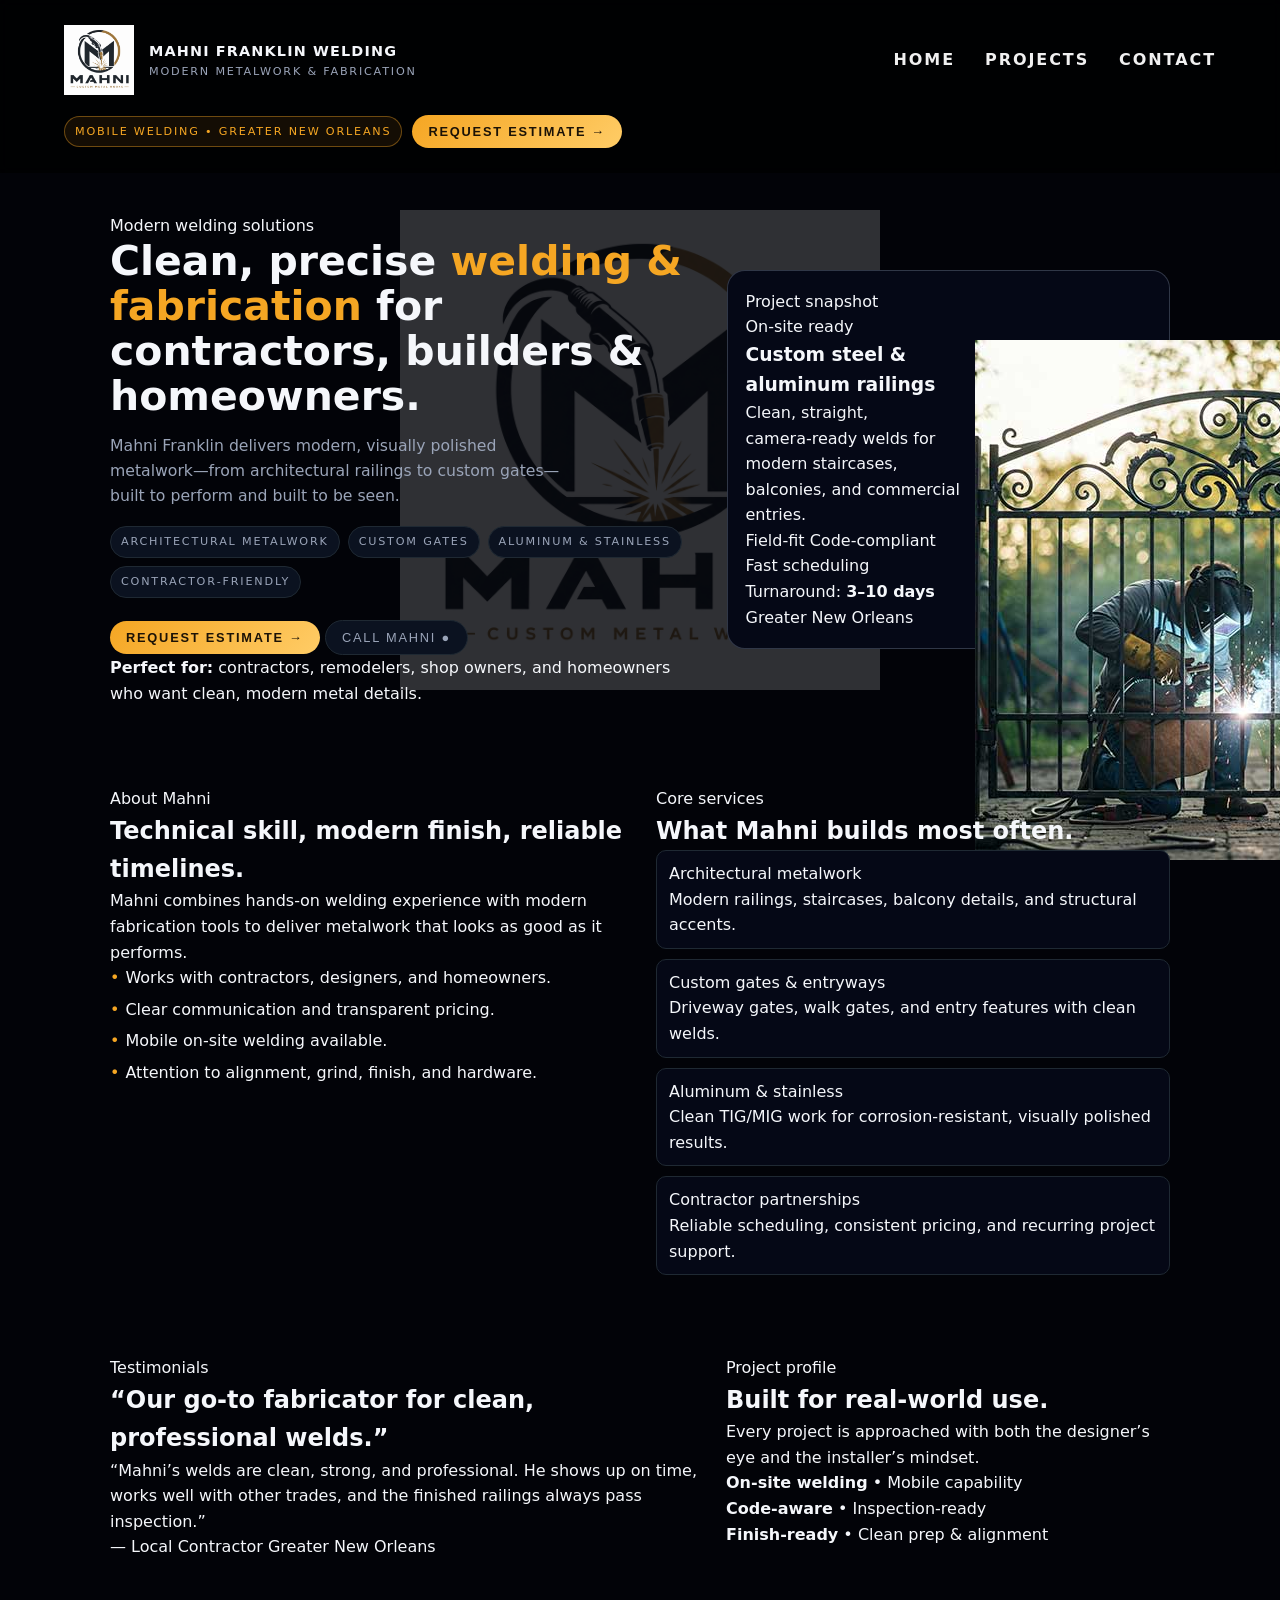
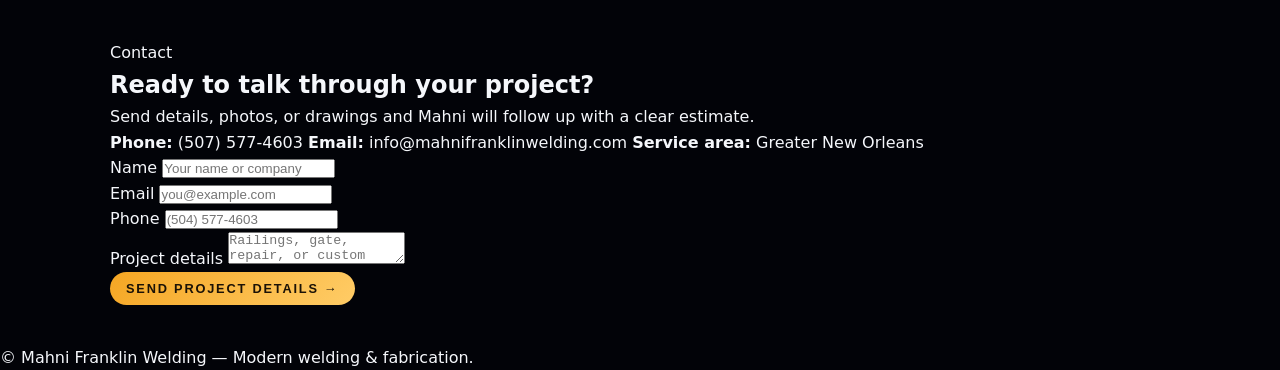
==== index.html @ e69087eb "1st Co-authored-by: Copilot <copilot@github.com>" ====
<!DOCTYPE html>
<html lang="en">
<head>
  <meta charset="UTF-8" />
  <title>Mahni Franklin Welding</title>
  <meta name="viewport" content="width=device-width, initial-scale=1" />
  <link rel="stylesheet" href="style.css">
</head>
<body>
  <div class="page">

    <!-- FULL PAGE BACKGROUND -->
    <div class="background-image"></div>

    <header class="header">
      <div class="brand">
        <img src="assets/Copilot_20260512_090611.png" class="brand-mark-img" alt="Welding logo">
        <div>
          <div class="brand-text-main">Mahni Franklin Welding</div>
          <div class="brand-text-sub">Modern metalwork & fabrication</div>
        </div>
      </div>

      <nav class="nav">
        <ul>
          <li><a href="index.html">Home</a></li>
          <li><a href="projects.html">Projects</a></li>
          <li><a href="contact.html">Contact</a></li>
        </ul>
      </nav>

      <div class="nav-cta">
        <div class="pill">Mobile welding • Greater New Orleans</div>
        <button class="btn-primary" onclick="document.getElementById('contact').scrollIntoView({behavior:'smooth'})">
          Request estimate →
        </button>
      </div>
    </header>

    <main>
      <!-- HERO -->
      <section class="section hero" id="top">
        <div>
          <div class="hero-kicker">Modern welding solutions</div>
          <h1 class="hero-title">
            Clean, precise <span>welding & fabrication</span> for contractors, builders & homeowners.
          </h1>

          <p class="hero-subtitle">
            Mahni Franklin delivers modern, visually polished metalwork—from architectural railings to custom gates—built to perform and built to be seen.
          </p>

          <div class="hero-tags">
            <div class="tag">Architectural metalwork</div>
            <div class="tag">Custom gates</div>
            <div class="tag">Aluminum & stainless</div>
            <div class="tag">Contractor‑friendly</div>
          </div>

          <div class="hero-cta-row">
            <button class="btn-primary" onclick="document.getElementById('contact').scrollIntoView({behavior:'smooth'})">
              Request estimate →
            </button>

            <button class="btn-secondary" onclick="document.getElementById('contact').scrollIntoView({behavior:'smooth'})">
              Call Mahni ●
            </button>
          </div>

          <div class="hero-note">
            <strong>Perfect for:</strong> contractors, remodelers, shop owners, and homeowners who want clean, modern metal details.
          </div>
        </div>

        <div>
          <div class="hero-card">
            <div class="hero-card-header">
              <div class="hero-card-title">Project snapshot</div>
              <div class="hero-card-status">On‑site ready</div>
            </div>

            <div class="hero-card-main">
              <div class="hero-card-text">
                <h3>Custom steel & aluminum railings</h3>
                <p>Clean, straight, camera‑ready welds for modern staircases, balconies, and commercial entries.</p>

                <div class="hero-card-meta">
                  <span>Field‑fit</span>
                  <span>Code‑compliant</span>
                  <span>Fast scheduling</span>
                </div>
              </div>

              <div class="hero-card-visual">
                <img src="assets/onsite-iron-gate-repairs.jpg" alt="Custom railings">
              </div>
            </div>

            <div class="hero-card-footer">
              <div>Turnaround: <strong>3–10 days</strong></div>
              <div class="hero-card-badge">Greater New Orleans</div>
            </div>
          </div>
        </div>
      </section>

      <!-- ABOUT + SERVICES -->
      <section class="section two-col" id="about">
        <div>
          <div class="section-kicker">About Mahni</div>
          <h2 class="section-title">Technical skill, modern finish, reliable timelines.</h2>

          <p class="section-body">
            Mahni combines hands‑on welding experience with modern fabrication tools to deliver metalwork that looks as good as it performs.
          </p>

          <ul class="bullet-list">
            <li>Works with contractors, designers, and homeowners.</li>
            <li>Clear communication and transparent pricing.</li>
            <li>Mobile on‑site welding available.</li>
            <li>Attention to alignment, grind, finish, and hardware.</li>
          </ul>
        </div>

        <div id="services">
          <div class="section-kicker">Core services</div>
          <h2 class="section-title">What Mahni builds most often.</h2>

          <div class="services-grid">
            <div class="service-card">
              <div class="service-title">Architectural metalwork</div>
              <div class="service-desc">Modern railings, staircases, balcony details, and structural accents.</div>
            </div>

            <div class="service-card">
              <div class="service-title">Custom gates & entryways</div>
              <div class="service-desc">Driveway gates, walk gates, and entry features with clean welds.</div>
            </div>

            <div class="service-card">
              <div class="service-title">Aluminum & stainless</div>
              <div class="service-desc">Clean TIG/MIG work for corrosion‑resistant, visually polished results.</div>
            </div>

            <div class="service-card">
              <div class="service-title">Contractor partnerships</div>
              <div class="service-desc">Reliable scheduling, consistent pricing, and recurring project support.</div>
            </div>
          </div>
        </div>
      </section>

      <!-- TESTIMONIALS -->
      <section class="section" id="testimonials">
        <div class="testimonials">
          <div>
            <div class="section-kicker">Testimonials</div>
            <h2 class="section-title">“Our go‑to fabricator for clean, professional welds.”</h2>

            <div class="quote-card">
              <p>
                “Mahni’s welds are clean, strong, and professional. He shows up on time, works well with other trades, and the finished railings always pass inspection.”
              </p>

              <div class="quote-author">
                — Local Contractor  
                <span>Greater New Orleans</span>
              </div>
            </div>
          </div>

          <div>
            <div class="section-kicker">Project profile</div>
            <h2 class="section-title">Built for real‑world use.</h2>

            <p class="section-body">
              Every project is approached with both the designer’s eye and the installer’s mindset.
            </p>

            <div class="stats-row">
              <div class="stat-pill"><strong>On‑site welding</strong> • Mobile capability</div>
              <div class="stat-pill"><strong>Code‑aware</strong> • Inspection‑ready</div>
              <div class="stat-pill"><strong>Finish‑ready</strong> • Clean prep & alignment</div>
            </div>
          </div>
        </div>
      </section>

      <!-- CONTACT -->
      <section class="section" id="contact">
        <div class="contact">
          <div class="contact-info">
            <div class="section-kicker">Contact</div>
            <h2 class="section-title">Ready to talk through your project?</h2>

            <p>Send details, photos, or drawings and Mahni will follow up with a clear estimate.</p>

            <div class="contact-row">
              <span><strong>Phone:</strong> (507) 577-4603</span>
              <span><strong>Email:</strong> info@mahnifranklinwelding.com</span>
              <span><strong>Service area:</strong> Greater New Orleans</span>
            </div>
          </div>

          <form class="contact-form">
            <div class="field">
              <label>Name</label>
              <input type="text" placeholder="Your name or company">
            </div>

            <div class="field">
              <label>Email</label>
              <input type="email" placeholder="you@example.com">
            </div>

            <div class="field">
              <label>Phone</label>
              <input type="tel" placeholder="(504) 577-4603">
            </div>

            <div class="field">
              <label>Project details</label>
              <textarea placeholder="Railings, gate, repair, or custom build?"></textarea>
            </div>

            <button class="btn-primary">Send project details →</button>
          </form>
        </div>
      </section>
    </main>

    <footer>
      © <span>Mahni Franklin Welding</span> — Modern welding & fabrication.
    </footer>
  </div>
</body>
</html>
---- style.css ----
:root {
  --bg: #05070b;
  --bg-alt: #0d1117;
  --accent: #f5a623;
  --text: #f5f7fb;
  --muted: #9aa4b8;
  --border: #1f2933;
  --max-width: 1100px;
}

/* RESET */
* {
  box-sizing: border-box;
  margin: 0;
  padding: 0;
}

body {
  font-family: system-ui, -apple-system, BlinkMacSystemFont, "Segoe UI", sans-serif;
  background: #020308;
  color: var(--text);
  line-height: 1.6;
}

a {
  color: inherit;
  text-decoration: none;
}

/* PAGE WRAPPER */
.page {
  min-height: 100vh;
  display: flex;
  flex-direction: column;
}

.background-image {
  background: url("assets/Copilot_20260512_090611.png") no-repeat center center;
  background-size: 480px; /* slightly larger */
  position: fixed;
  inset: 0;
  z-index: -1;
  opacity: 0.18; /* more visible */
  pointer-events: none;
}


/* HEADER */
.header {
  display: flex;
  justify-content: space-between;
  align-items: center;
  padding: 25px 5%;
  background: rgba(0,0,0,0.65);
  backdrop-filter: blur(6px);
  flex-wrap: wrap;
  gap: 20px;
  position: relative;
  z-index: 10;
}

/* BRAND */
.brand {
  display: flex;
  align-items: center;
  gap: 15px;
}

.brand-mark-img {
  width: 70px;
  height: 70px;
  object-fit: contain;
}

.brand-text-main {
  font-weight: 650;
  letter-spacing: 0.08em;
  font-size: 0.9rem;
  text-transform: uppercase;
}

.brand-text-sub {
  font-size: 0.7rem;
  text-transform: uppercase;
  color: var(--muted);
  letter-spacing: 0.16em;
}

/* NAVIGATION */
.nav ul {
  display: flex;
  gap: 30px;
  list-style: none;
}

.nav a {
  color: #f0f0f0;
  font-weight: 600;
  text-transform: uppercase;
  letter-spacing: 0.12em;
}

.nav a:hover {
  color: #d4af37;
}

/* HEADER CTA */
.nav-cta {
  display: flex;
  align-items: center;
  gap: 10px;
}

.pill {
  font-size: 0.7rem;
  text-transform: uppercase;
  letter-spacing: 0.16em;
  padding: 6px 10px;
  border-radius: 999px;
  border: 1px solid rgba(245, 166, 35, 0.4);
  background: rgba(245, 166, 35, 0.08);
  color: var(--accent);
}

/* BUTTONS */
.btn-primary {
  padding: 9px 16px;
  border-radius: 999px;
  border: none;
  background: linear-gradient(135deg, #f5a623, #ffcc66);
  color: #1b1206;
  font-size: 0.8rem;
  font-weight: 600;
  text-transform: uppercase;
  letter-spacing: 0.14em;
  cursor: pointer;
}

.btn-secondary {
  padding: 9px 16px;
  border-radius: 999px;
  border: 1px solid var(--border);
  background: #0b1220;
  color: var(--muted);
  font-size: 0.8rem;
  text-transform: uppercase;
  letter-spacing: 0.14em;
  cursor: pointer;
}

/* SECTIONS */
.section {
  max-width: var(--max-width);
  margin: 0 auto;
  padding: 40px 20px;
}

/* HERO */
.hero {
  display: grid;
  grid-template-columns: minmax(0, 1.3fr) minmax(0, 1fr);
  gap: 40px;
  align-items: center;
}

.hero-title {
  font-size: clamp(2.2rem, 3.2vw, 3rem);
  line-height: 1.1;
  margin-bottom: 14px;
}

.hero-title span {
  color: var(--accent);
}

.hero-subtitle {
  font-size: 0.98rem;
  color: var(--muted);
  max-width: 460px;
  margin-bottom: 18px;
}

.hero-tags {
  display: flex;
  flex-wrap: wrap;
  gap: 8px;
  margin-bottom: 22px;
}

.tag {
  font-size: 0.7rem;
  text-transform: uppercase;
  letter-spacing: 0.16em;
  padding: 6px 10px;
  border-radius: 999px;
  border: 1px solid var(--border);
  color: var(--muted);
  background: #0b1220;
}

/* HERO CARD */
.hero-card {
  border-radius: 18px;
  background: #050816;
  border: 1px solid rgba(148, 163, 184, 0.3);
  padding: 18px;
}

.hero-card-main {
  display: grid;
  grid-template-columns: minmax(0, 1.1fr) minmax(0, 0.9fr);
  gap: 14px;
}

.hero-card-visual {
  border-radius: 14px;
  background: radial-gradient(circle at 20% 0, #fef3c7 0, #f97316 30%, #1f2937 70%, #020617 100%);
  height: 150px;
}

/* TWO COLUMN SECTIONS */
.two-col {
  display: grid;
  grid-template-columns: minmax(0, 1.1fr) minmax(0, 1.1fr);
  gap: 32px;
}

.bullet-list {
  list-style: none;
  display: grid;
  gap: 6px;
}

.bullet-list li::before {
  content: "•";
  color: var(--accent);
  margin-right: 6px;
}

/* SERVICES */
.services-grid {
  display: grid;
  gap: 10px;
}

.service-card {
  border-radius: 10px;
  border: 1px solid var(--border);
  background: #050816;
  padding: 10px 12px;
}

/* TESTIMONIALS */
.testimonials {
  display: grid;
  grid-template-columns: minmax(0, 1.2fr) minmax(0, 0.9fr);
  gap: 24px;
}

.quote-card {
  border-radius: 14px;
  border: 1px solid rgba(
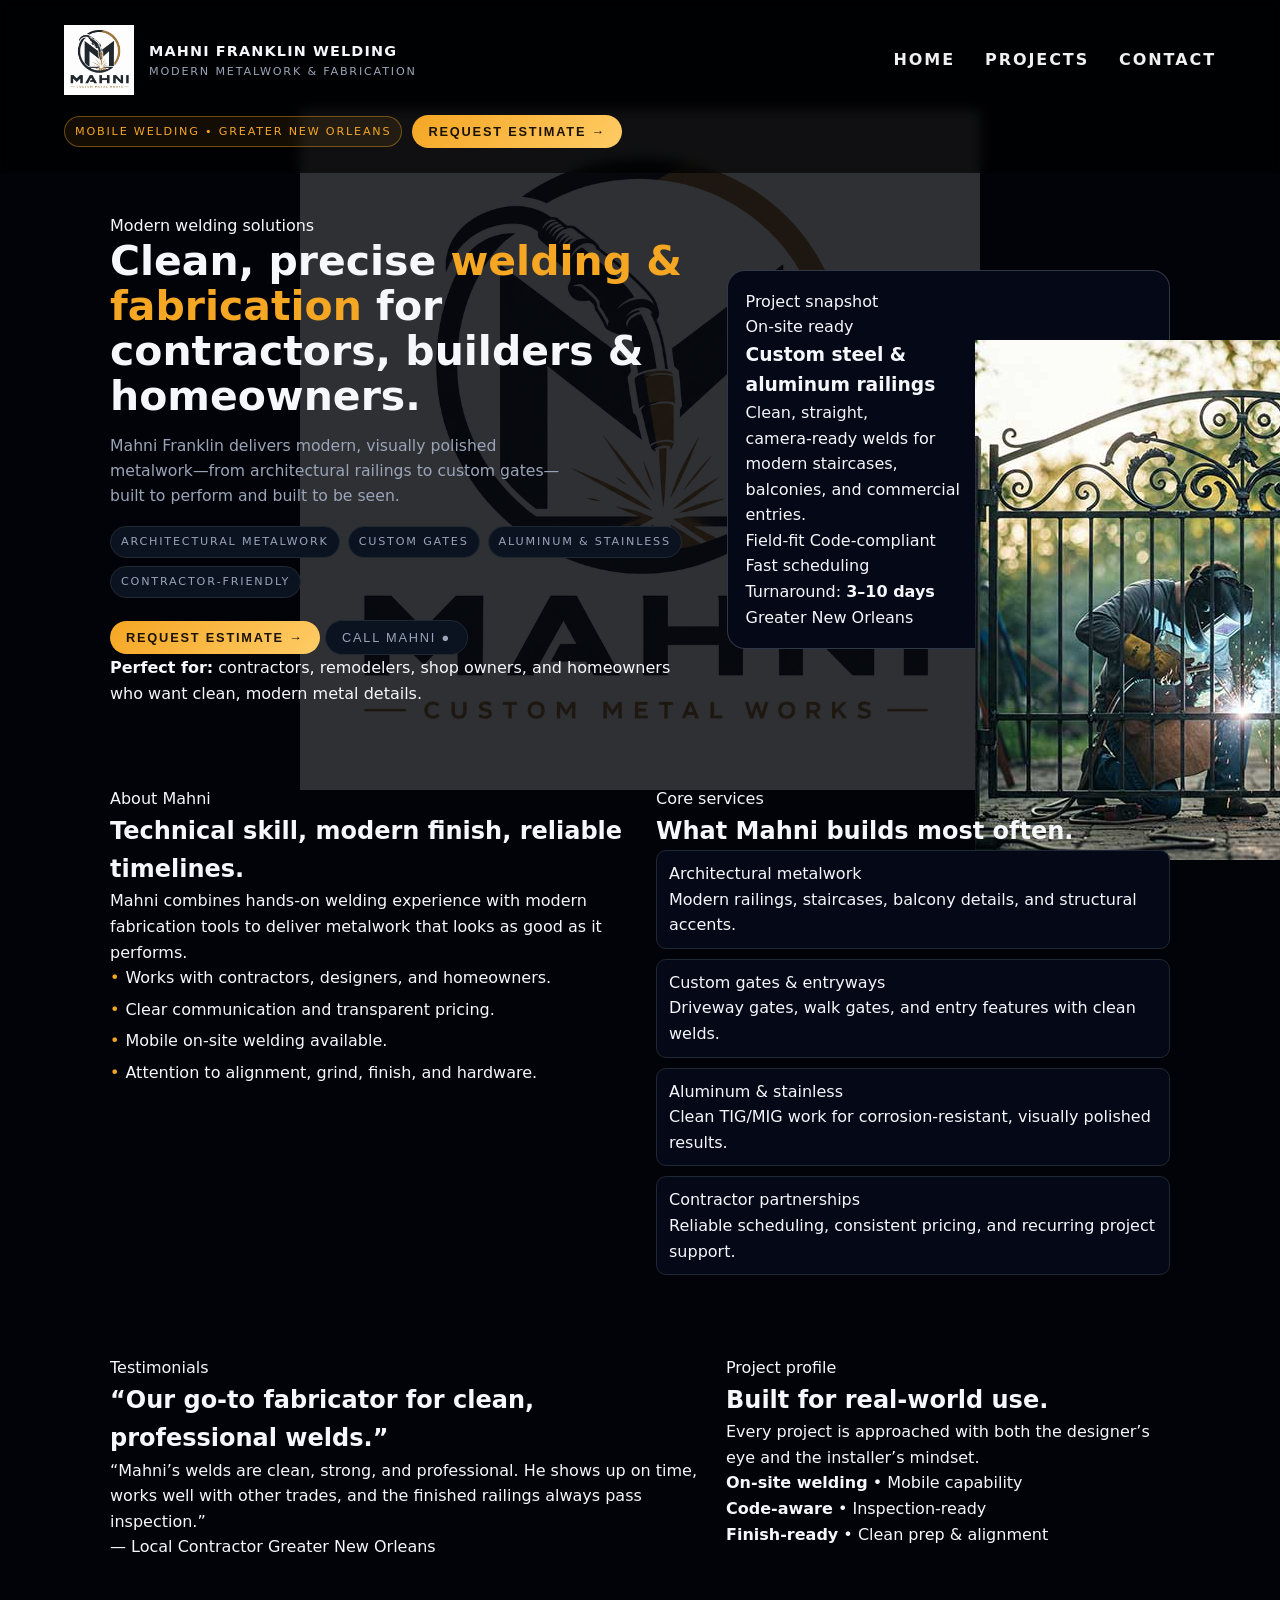
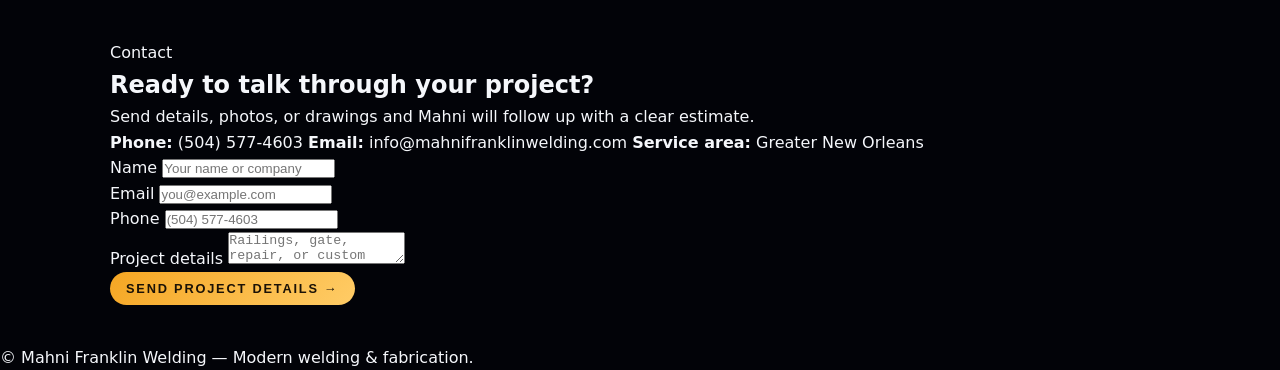
==== commit e3dba7a1: "2nd commit make contact button interactive" ====
--- a/index.html
+++ b/index.html
@@ -1,3 +1,4 @@
+
 <!DOCTYPE html>
 <html lang="en">
 <head>
@@ -6,12 +7,14 @@
   <meta name="viewport" content="width=device-width, initial-scale=1" />
   <link rel="stylesheet" href="style.css">
 </head>
+
 <body>
   <div class="page">
 
-    <!-- FULL PAGE BACKGROUND -->
+    <!-- BACKGROUND -->
     <div class="background-image"></div>
 
+    <!-- HEADER -->
     <header class="header">
       <div class="brand">
         <img src="assets/Copilot_20260512_090611.png" class="brand-mark-img" alt="Welding logo">
@@ -25,23 +28,28 @@
         <ul>
           <li><a href="index.html">Home</a></li>
           <li><a href="projects.html">Projects</a></li>
-          <li><a href="contact.html">Contact</a></li>
+          <li><a href="#contact">Contact</a></li>
         </ul>
       </nav>
 
       <div class="nav-cta">
         <div class="pill">Mobile welding • Greater New Orleans</div>
-        <button class="btn-primary" onclick="document.getElementById('contact').scrollIntoView({behavior:'smooth'})">
+
+        <!-- FIXED CONTACT BUTTON -->
+        <button class="btn-primary"
+          onclick="window.location.href='https://keli2025.github.io/Mahniproject/index.html#contact'">
           Request estimate →
         </button>
       </div>
     </header>
 
     <main>
+
       <!-- HERO -->
       <section class="section hero" id="top">
         <div>
           <div class="hero-kicker">Modern welding solutions</div>
+
           <h1 class="hero-title">
             Clean, precise <span>welding & fabrication</span> for contractors, builders & homeowners.
           </h1>
@@ -57,15 +65,15 @@
             <div class="tag">Contractor‑friendly</div>
           </div>
 
-          <div class="hero-cta-row">
-            <button class="btn-primary" onclick="document.getElementById('contact').scrollIntoView({behavior:'smooth'})">
-              Request estimate →
-            </button>
-
-            <button class="btn-secondary" onclick="document.getElementById('contact').scrollIntoView({behavior:'smooth'})">
-              Call Mahni ●
-            </button>
-          </div>
+          <!-- HERO BUTTONS -->
+          <button class="btn-primary"
+            onclick="window.location.href='https://keli2025.github.io/Mahniproject/index.html#contact'">
+            Request estimate →
+          </button>
+
+          <button class="btn-secondary" onclick="window.location.href='tel:5075774603'">
+            Call Mahni ●
+          </button>
 
           <div class="hero-note">
             <strong>Perfect for:</strong> contractors, remodelers, shop owners, and homeowners who want clean, modern metal details.
@@ -196,42 +204,49 @@
             <p>Send details, photos, or drawings and Mahni will follow up with a clear estimate.</p>
 
             <div class="contact-row">
-              <span><strong>Phone:</strong> (507) 577-4603</span>
+              <span><strong>Phone:</strong> (504) 577-4603</span>
               <span><strong>Email:</strong> info@mahnifranklinwelding.com</span>
               <span><strong>Service area:</strong> Greater New Orleans</span>
             </div>
           </div>
-
-          <form class="contact-form">
-            <div class="field">
-              <label>Name</label>
-              <input type="text" placeholder="Your name or company">
-            </div>
-
-            <div class="field">
-              <label>Email</label>
-              <input type="email" placeholder="you@example.com">
-            </div>
-
-            <div class="field">
-              <label>Phone</label>
-              <input type="tel" placeholder="(504) 577-4603">
-            </div>
-
-            <div class="field">
-              <label>Project details</label>
-              <textarea placeholder="Railings, gate, repair, or custom build?"></textarea>
-            </div>
-
-            <button class="btn-primary">Send project details →</button>
-          </form>
-        </div>
-      </section>
+<form class="contact-form"
+      action="mailto:info@mahnifranklinwelding.com"
+      method="POST"
+      enctype="text/plain">
+
+  <div class="field">
+    <label>Name</label>
+    <input name="Name" type="text" placeholder="Your name or company">
+  </div>
+
+  <div class="field">
+    <label>Email</label>
+    <input name="Email" type="email" placeholder="you@example.com">
+  </div>
+
+  <div class="field">
+    <label>Phone</label>
+    <input name="Phone" type="tel" placeholder="(504) 577-4603">
+  </div>
+
+  <div class="field">
+    <label>Project details</label>
+    <textarea name="Details" placeholder="Railings, gate, repair, or custom build?"></textarea>
+  </div>
+
+  <button class="btn-primary" type="submit">
+    Send project details →
+  </button>
+</form>
+        </div>
+      </section>
+
     </main>
 
     <footer>
       © <span>Mahni Franklin Welding</span> — Modern welding & fabrication.
     </footer>
+
   </div>
 </body>
 </html>
--- a/style.css
+++ b/style.css
@@ -36,7 +36,7 @@
 
 .background-image {
   background: url("assets/Copilot_20260512_090611.png") no-repeat center center;
-  background-size: 480px; /* slightly larger */
+  background-size: 680px; /* slightly larger */
   position: fixed;
   inset: 0;
   z-index: -1;
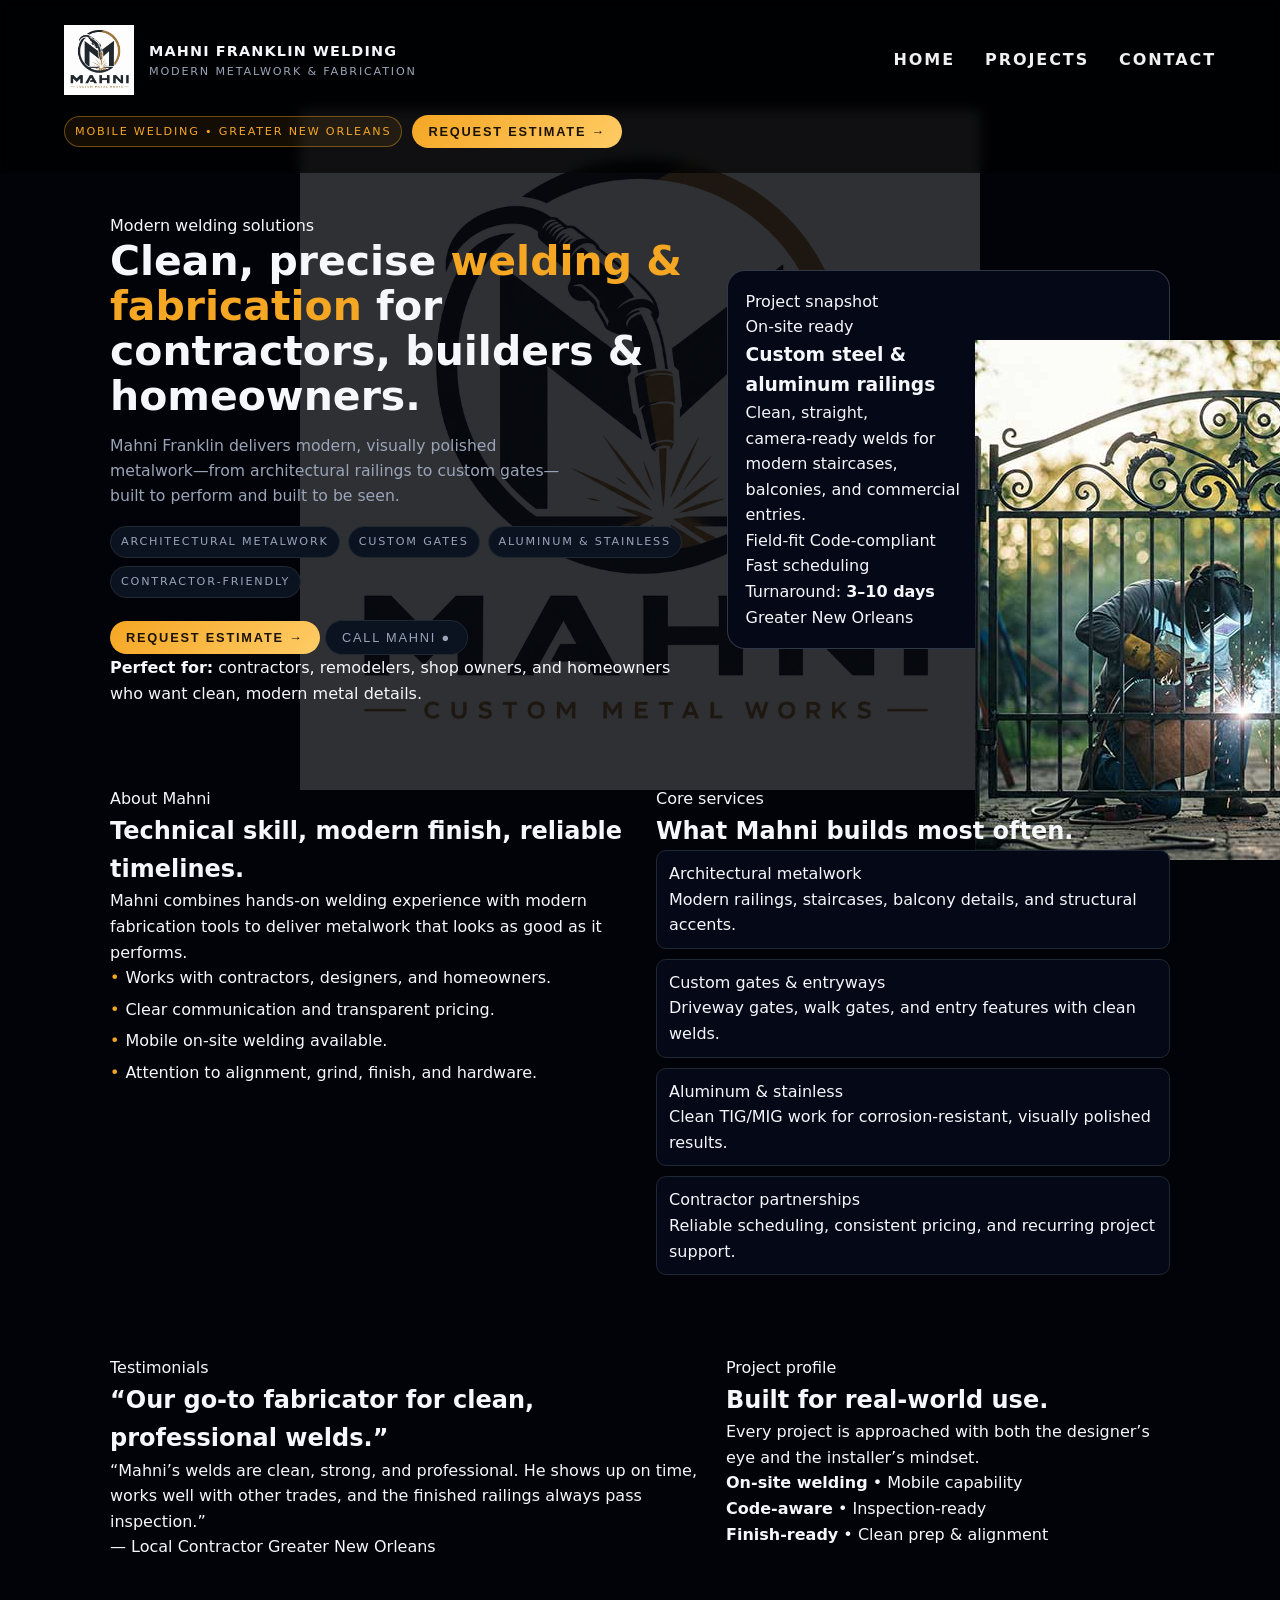
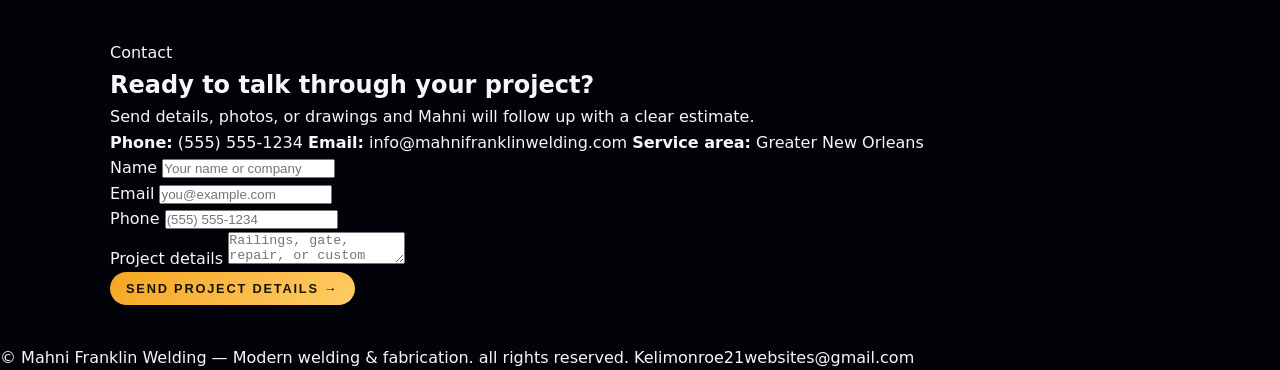
==== commit 7da5ffa5: "change contact info" ====
--- a/index.html
+++ b/index.html
@@ -204,7 +204,7 @@
             <p>Send details, photos, or drawings and Mahni will follow up with a clear estimate.</p>
 
             <div class="contact-row">
-              <span><strong>Phone:</strong> (504) 577-4603</span>
+              <span><strong>Phone:</strong> (555) 555-1234</span>
               <span><strong>Email:</strong> info@mahnifranklinwelding.com</span>
               <span><strong>Service area:</strong> Greater New Orleans</span>
             </div>
@@ -226,7 +226,7 @@
 
   <div class="field">
     <label>Phone</label>
-    <input name="Phone" type="tel" placeholder="(504) 577-4603">
+    <input name="Phone" type="tel" placeholder="(555) 555-1234">
   </div>
 
   <div class="field">
@@ -245,6 +245,8 @@
 
     <footer>
       © <span>Mahni Franklin Welding</span> — Modern welding & fabrication.
+      <span>all rights reserved.
+      <span>Kelimonroe21websites@gmail.com</span>
     </footer>
 
   </div>
--- a/style.css
+++ b/style.css
@@ -259,4 +259,81 @@
 
 .quote-card {
   border-radius: 14px;
-  border: 1px solid rgba(+  border: 1px solid rgba}
+
+  /* --------------------------------------------- */
+/* MOBILE POLISH — PROJECTS PAGE */
+/* --------------------------------------------- */
+
+@media (max-width: 700px) {
+
+  /* Header spacing */
+  .header {
+    flex-direction: column;
+    gap: 16px;
+    text-align: center;
+    padding: 20px 0;
+  }
+
+  .nav ul {
+    gap: 20px;
+  }
+
+  .nav-cta {
+    flex-direction: column;
+    gap: 12px;
+  }
+
+  .btn-primary,
+  .btn-secondary {
+    width: 100%;
+    padding: 16px;
+    font-size: 16px;
+  }
+
+  /* Projects section */
+  .projects {
+    padding: 40px 20px;
+  }
+
+  .projects-grid {
+    grid-template-columns: 1fr;
+    gap: 32px;
+  }
+
+  .project-card {
+    padding: 20px;
+    border-radius: 12px;
+    background: rgba(0,0,0,0.35);
+    backdrop-filter: blur(6px);
+  }
+
+  .project-card img {
+    width: 100%;
+    height: auto;
+    border-radius: 10px;
+  }
+
+  .project-card h3 {
+    font-size: 20px;
+    margin-top: 14px;
+  }
+
+  .project-card p {
+    font-size: 15px;
+    line-height: 1.5;
+    margin-bottom: 16px;
+  }
+
+  .project-card .btn-secondary {
+    width: 100%;
+    margin-top: 8px;
+  }
+
+  /* Footer */
+  footer {
+    padding: 30px 0;
+    text-align: center;
+    font-size: 14px;
+  }
+}
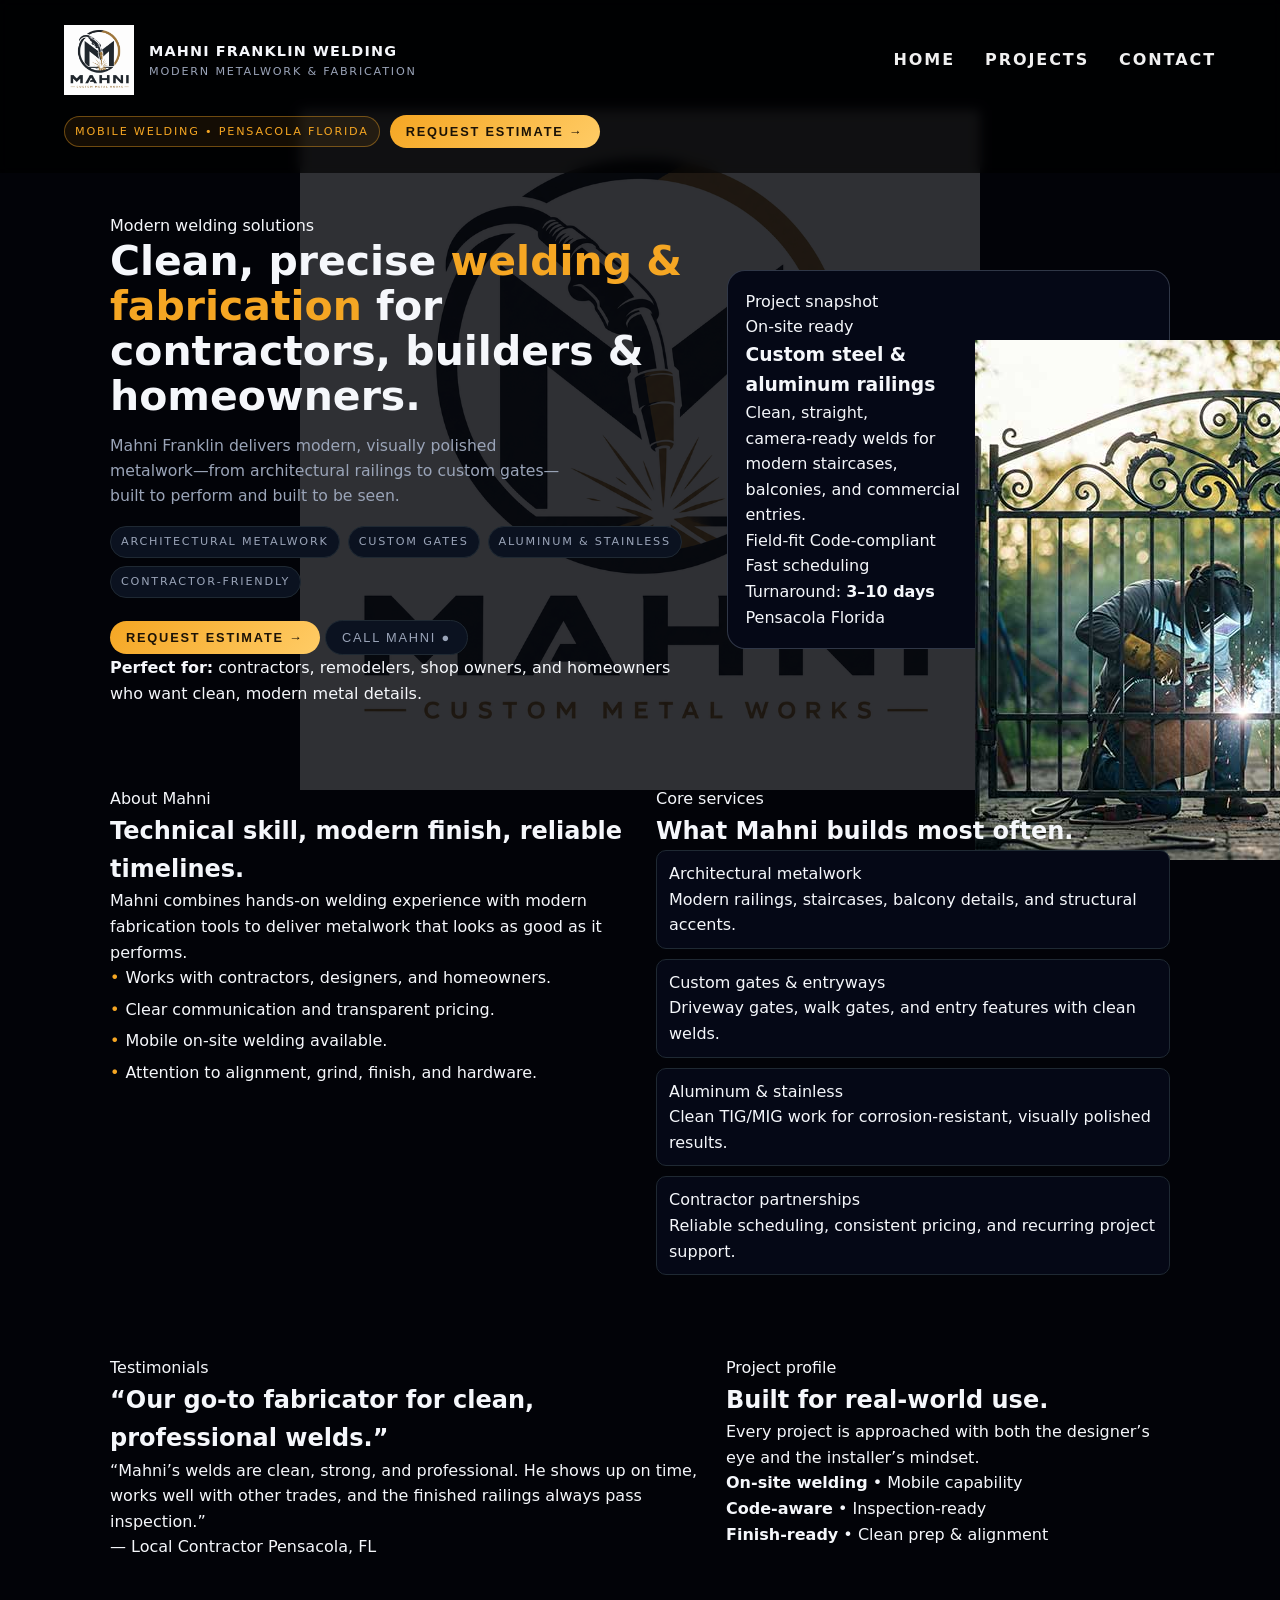
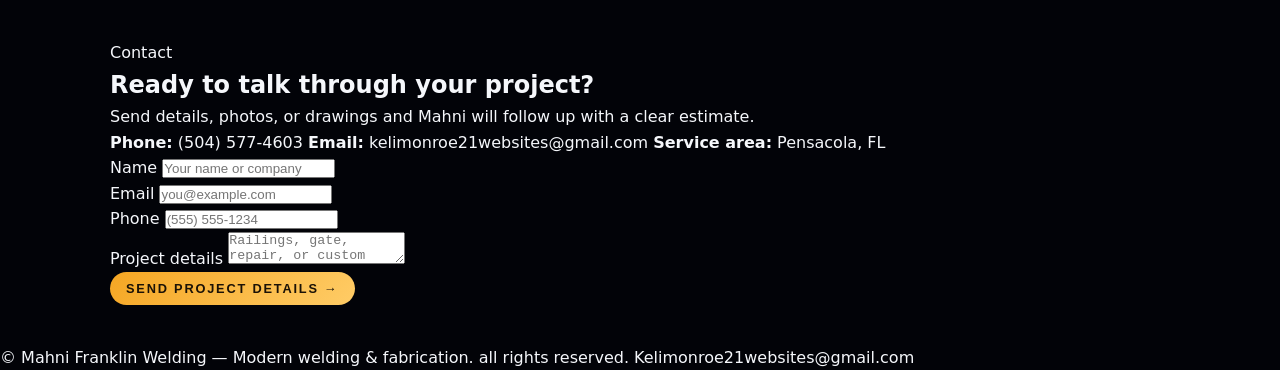
==== commit 29cbf81f: "location changes" ====
--- a/index.html
+++ b/index.html
@@ -33,7 +33,7 @@
       </nav>
 
       <div class="nav-cta">
-        <div class="pill">Mobile welding • Greater New Orleans</div>
+        <div class="pill">Mobile welding • Pensacola Florida</div>
 
         <!-- FIXED CONTACT BUTTON -->
         <button class="btn-primary"
@@ -106,7 +106,7 @@
 
             <div class="hero-card-footer">
               <div>Turnaround: <strong>3–10 days</strong></div>
-              <div class="hero-card-badge">Greater New Orleans</div>
+              <div class="hero-card-badge">Pensacola Florida</div>
             </div>
           </div>
         </div>
@@ -172,7 +172,7 @@
 
               <div class="quote-author">
                 — Local Contractor  
-                <span>Greater New Orleans</span>
+                <span>Pensacola, FL</span>
               </div>
             </div>
           </div>
@@ -204,24 +204,28 @@
             <p>Send details, photos, or drawings and Mahni will follow up with a clear estimate.</p>
 
             <div class="contact-row">
-              <span><strong>Phone:</strong> (555) 555-1234</span>
-              <span><strong>Email:</strong> info@mahnifranklinwelding.com</span>
-              <span><strong>Service area:</strong> Greater New Orleans</span>
-            </div>
-          </div>
-<form class="contact-form"
-      action="mailto:info@mahnifranklinwelding.com"
-      method="POST"
-      enctype="text/plain">
+              <span><strong>Phone:</strong> (504) 577-4603</span>
+              <span><strong>Email:</strong> kelimonroe21websites@gmail.com</span>
+              <span><strong>Service area:</strong> Pensacola, FL</span>
+            </div>
+          </div>
+         <form class="contact-form"
+      action="https://formsubmit.co/kelimonroe21websites@gmail.com"
+      method="POST">
+
+  <!-- Recommended hidden fields -->
+  <input type="hidden" name="_captcha" value="false">
+  <input type="hidden" name="_template" value="table">
+  <input type="hidden" name="_subject" value="New Welding Project Request">
 
   <div class="field">
     <label>Name</label>
-    <input name="Name" type="text" placeholder="Your name or company">
+    <input name="Name" type="text" placeholder="Your name or company" required>
   </div>
 
   <div class="field">
     <label>Email</label>
-    <input name="Email" type="email" placeholder="you@example.com">
+    <input name="Email" type="email" placeholder="you@example.com" required>
   </div>
 
   <div class="field">
@@ -231,13 +235,14 @@
 
   <div class="field">
     <label>Project details</label>
-    <textarea name="Details" placeholder="Railings, gate, repair, or custom build?"></textarea>
+    <textarea name="Details" placeholder="Railings, gate, repair, or custom build?" required></textarea>
   </div>
 
   <button class="btn-primary" type="submit">
     Send project details →
   </button>
 </form>
+
         </div>
       </section>
 
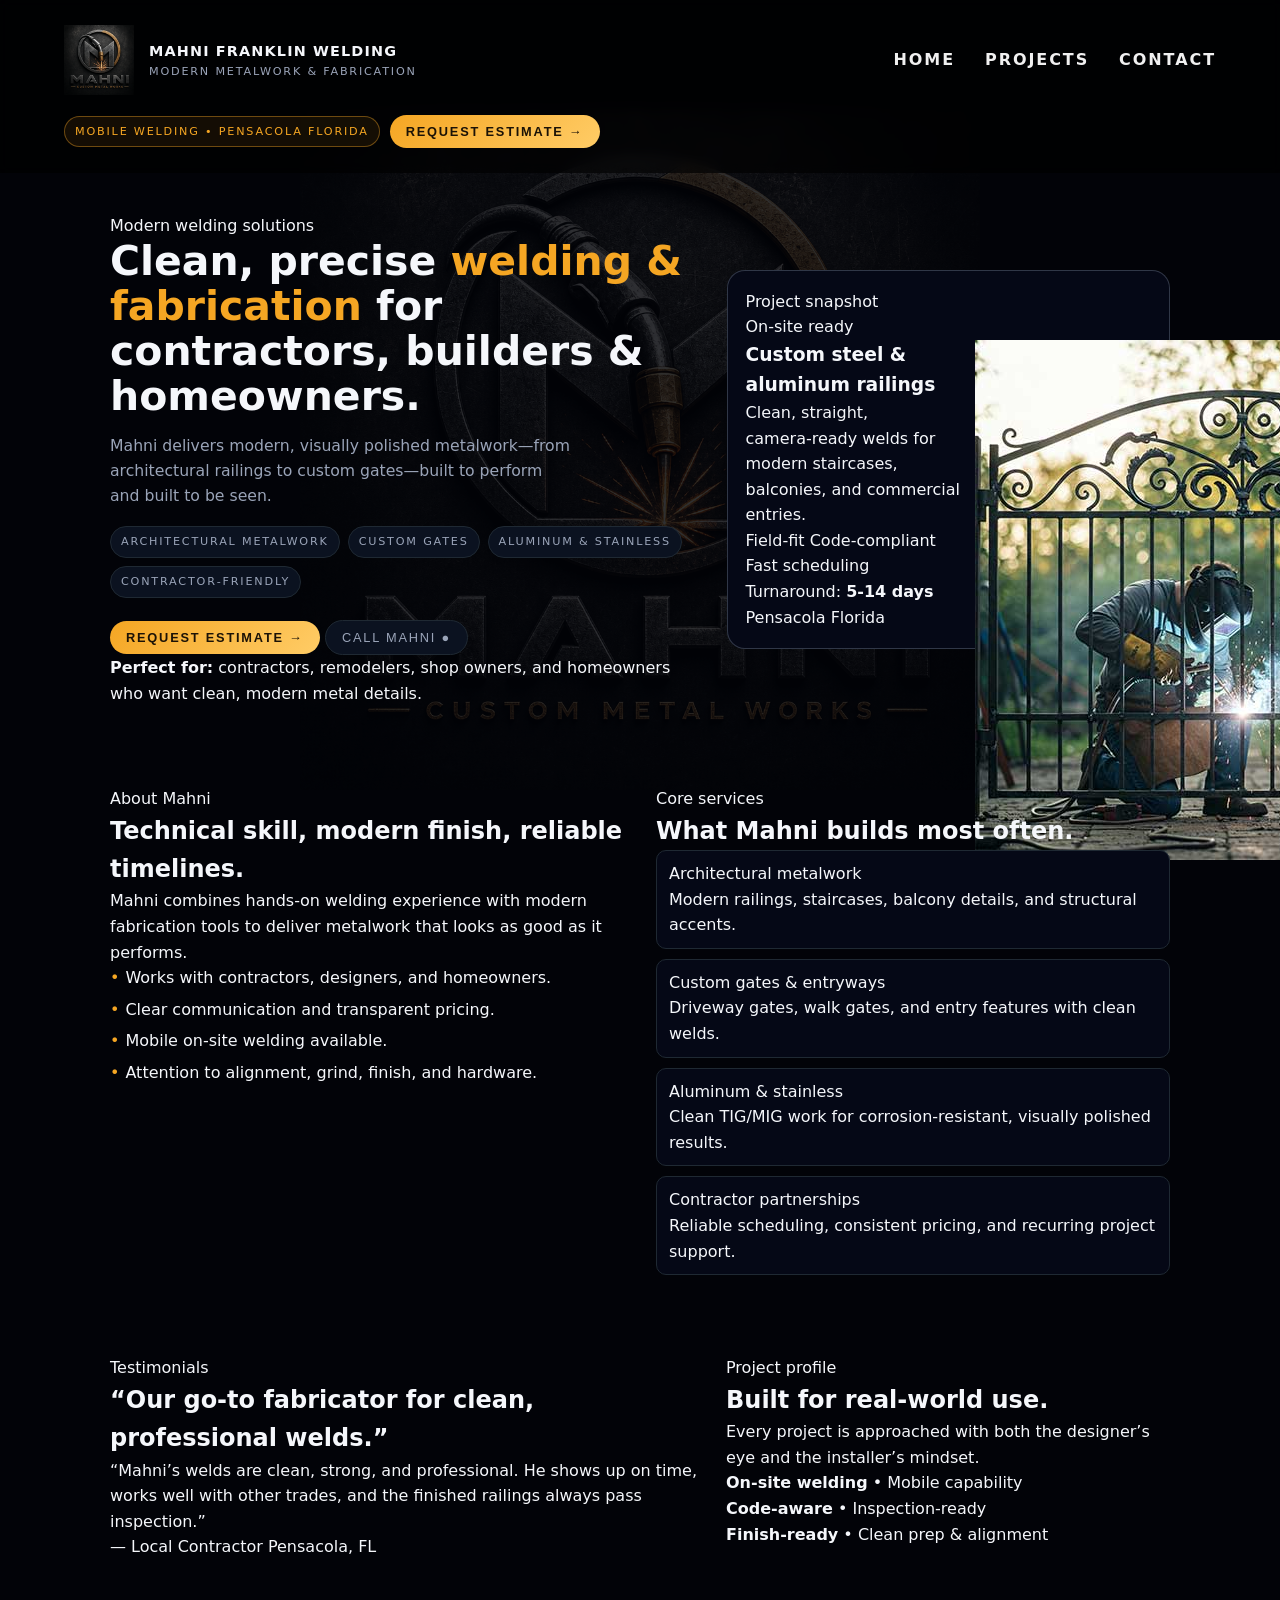
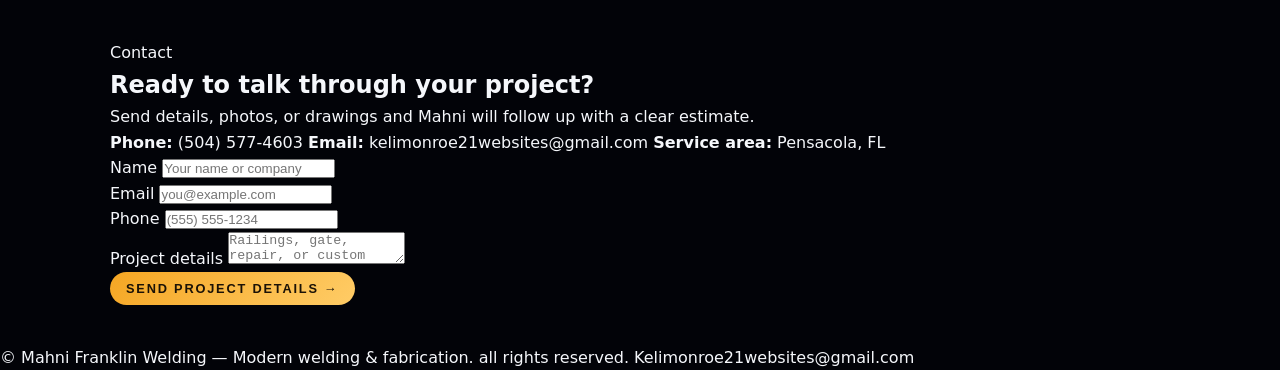
==== commit d3cf12d1: "changed logos" ====
--- a/index.html
+++ b/index.html
@@ -17,7 +17,7 @@
     <!-- HEADER -->
     <header class="header">
       <div class="brand">
-        <img src="assets/Copilot_20260512_090611.png" class="brand-mark-img" alt="Welding logo">
+        <img src="assets/BCO.337684e5-75a8-4ed4-98cf-ebf433bdd80b.png" class="brand-mark-img" alt="Welding logo">
         <div>
           <div class="brand-text-main">Mahni Franklin Welding</div>
           <div class="brand-text-sub">Modern metalwork & fabrication</div>
@@ -37,7 +37,7 @@
 
         <!-- FIXED CONTACT BUTTON -->
         <button class="btn-primary"
-          onclick="window.location.href='https://keli2025.github.io/Mahniproject/index.html#contact'">
+          onclick="window.location.href='https://keli2025.github.io/Mahniwelding/index.html#contact'">
           Request estimate →
         </button>
       </div>
@@ -55,7 +55,7 @@
           </h1>
 
           <p class="hero-subtitle">
-            Mahni Franklin delivers modern, visually polished metalwork—from architectural railings to custom gates—built to perform and built to be seen.
+            Mahni delivers modern, visually polished metalwork—from architectural railings to custom gates—built to perform and built to be seen.
           </p>
 
           <div class="hero-tags">
@@ -67,11 +67,11 @@
 
           <!-- HERO BUTTONS -->
           <button class="btn-primary"
-            onclick="window.location.href='https://keli2025.github.io/Mahniproject/index.html#contact'">
+            onclick="window.location.href='https://keli2025.github.io/Mahniwelding/index.html#contact'">
             Request estimate →
           </button>
 
-          <button class="btn-secondary" onclick="window.location.href='tel:5075774603'">
+          <button class="btn-secondary" onclick="window.location.href='tel:5045774603'">
             Call Mahni ●
           </button>
 
@@ -105,7 +105,7 @@
             </div>
 
             <div class="hero-card-footer">
-              <div>Turnaround: <strong>3–10 days</strong></div>
+              <div>Turnaround: <strong>5-14 days</strong></div>
               <div class="hero-card-badge">Pensacola Florida</div>
             </div>
           </div>
--- a/style.css
+++ b/style.css
@@ -35,7 +35,7 @@
 }
 
 .background-image {
-  background: url("assets/Copilot_20260512_090611.png") no-repeat center center;
+  background: url("assets/BCO.337684e5-75a8-4ed4-98cf-ebf433bdd80b.png") no-repeat center center;
   background-size: 680px; /* slightly larger */
   position: fixed;
   inset: 0;
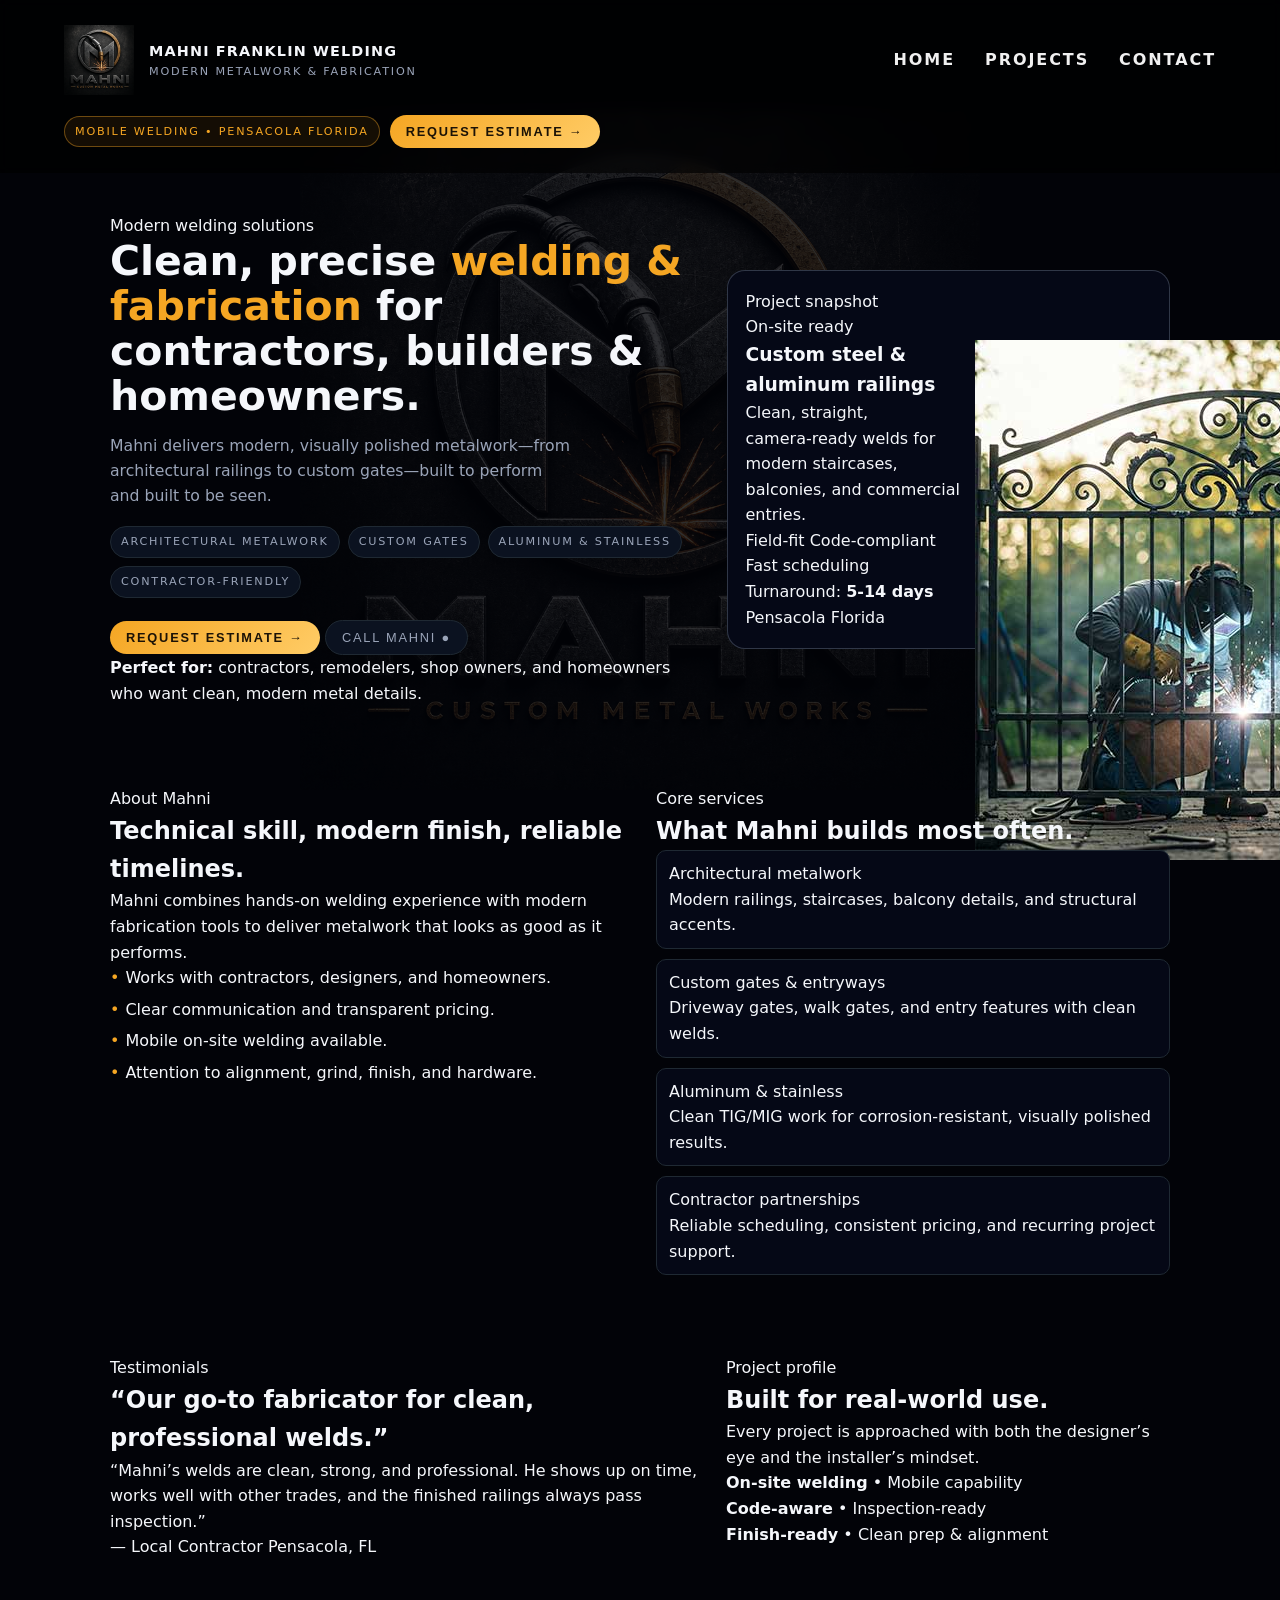
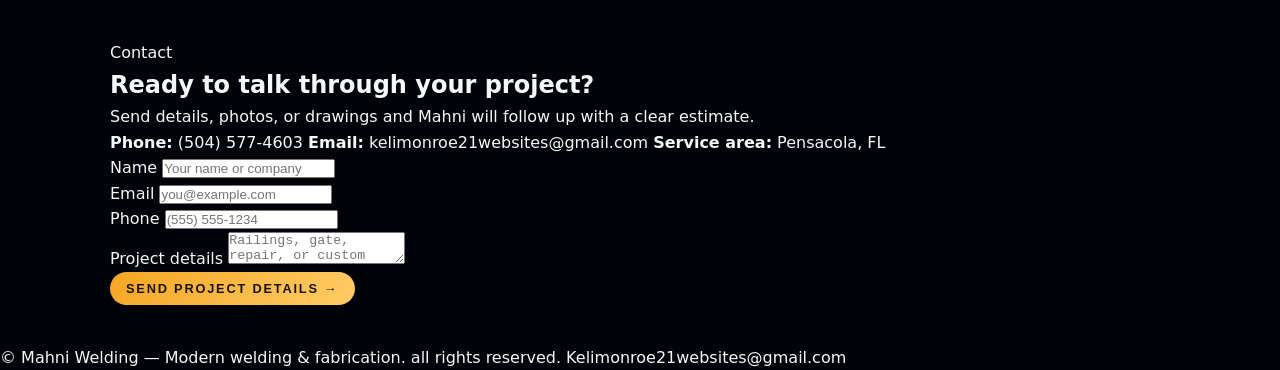
==== commit df4aad28: "change name at footer" ====
--- a/index.html
+++ b/index.html
@@ -249,7 +249,7 @@
     </main>
 
     <footer>
-      © <span>Mahni Franklin Welding</span> — Modern welding & fabrication.
+      © <span>Mahni Welding</span> — Modern welding & fabrication.
       <span>all rights reserved.
       <span>Kelimonroe21websites@gmail.com</span>
     </footer>
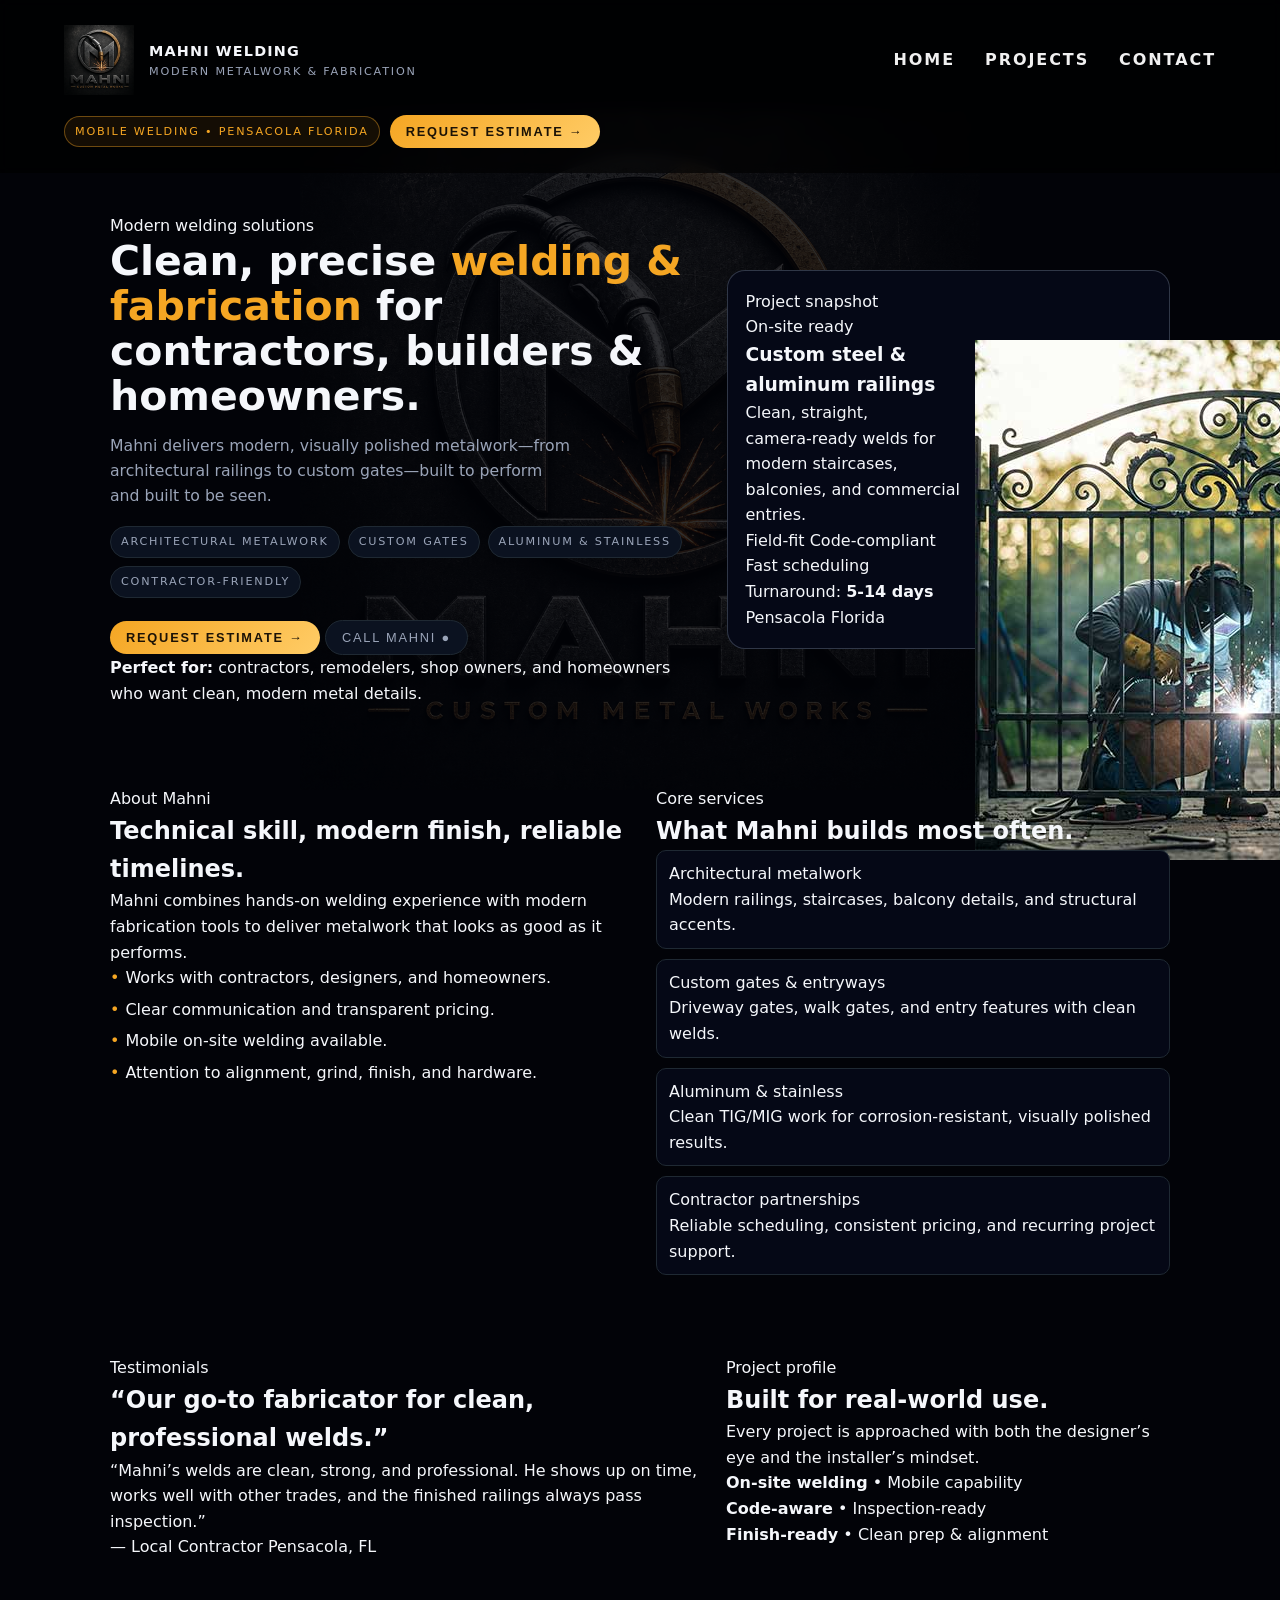
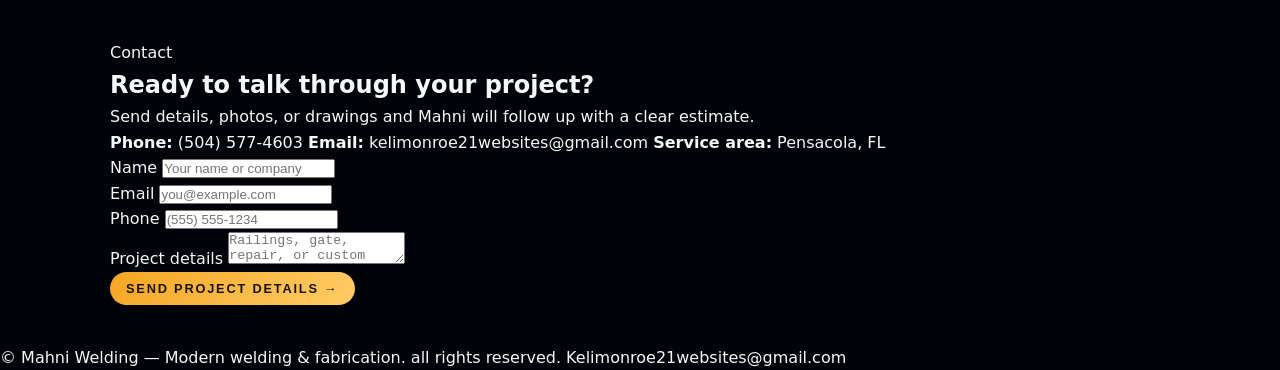
==== commit c72aa900: "name change" ====
--- a/index.html
+++ b/index.html
@@ -19,7 +19,7 @@
       <div class="brand">
         <img src="assets/BCO.337684e5-75a8-4ed4-98cf-ebf433bdd80b.png" class="brand-mark-img" alt="Welding logo">
         <div>
-          <div class="brand-text-main">Mahni Franklin Welding</div>
+          <div class="brand-text-main">Mahni Welding</div>
           <div class="brand-text-sub">Modern metalwork & fabrication</div>
         </div>
       </div>
